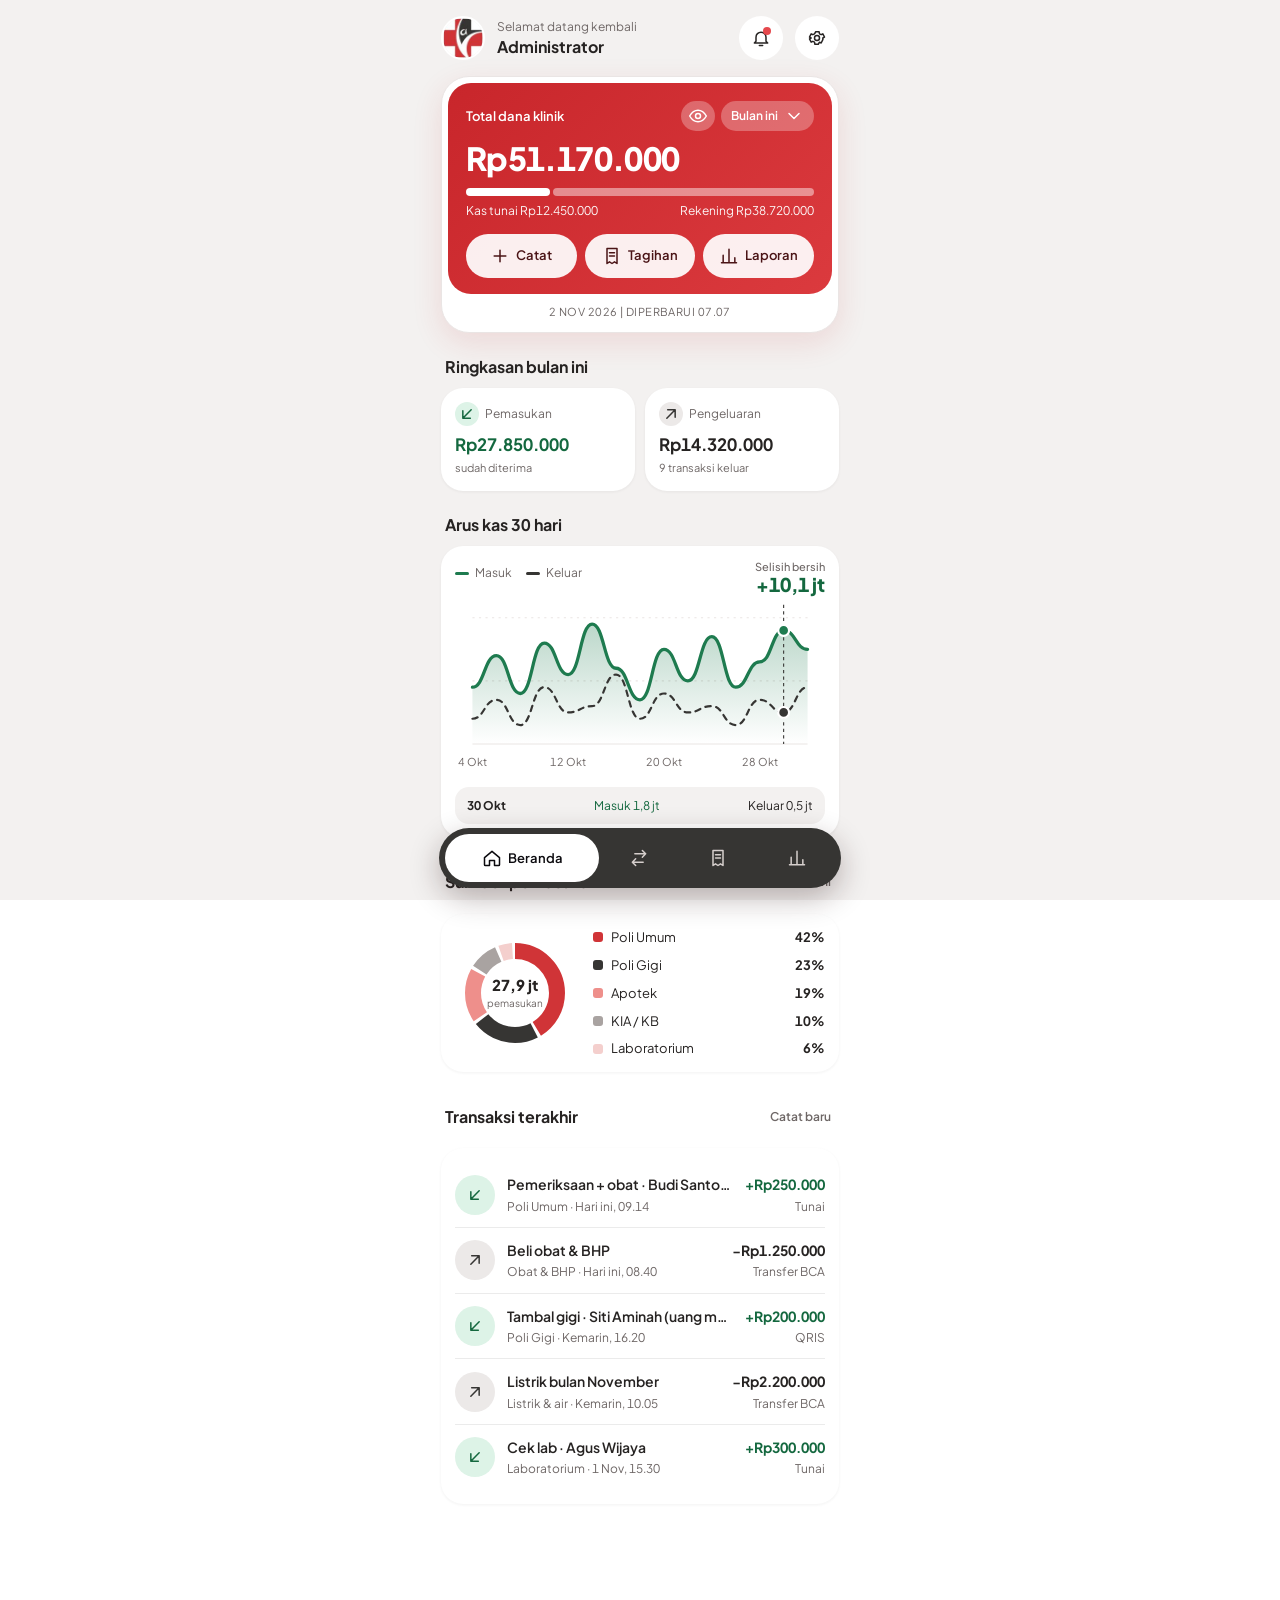
==== src/klinik_famitra_app/static/dashboard-mobile-reference.html @ 7792bfb6 "Match mobile dashboard to supplied mockup" ====
<!doctype html>
<html lang="id"><head><meta charset="utf-8">
<meta name="viewport" content="width=device-width, initial-scale=1, viewport-fit=cover">
<title>Fa-Mitra · Dashboard keuangan</title>
<link href="https://fonts.googleapis.com/css2?family=Plus+Jakarta+Sans:wght@400;500;600;700;800&display=swap" rel="stylesheet">
<style>
:root{--bg1:#F3F1F0;--bg2:#F3F1F0;--card:#fff;--solid:#fff;--ink:#262322;--mute:#6E6766;--line:rgba(38,35,34,.09);--acc:#D03437;--acc2:#F8DCDC;--pos:#14683F;--posbg:#DDF3E7;--neg:#363533;--negbg:#ECE9E8;--nav:#363533;--navfg:#fff;--hero1:#C8262B;--hero2:#DB3A3E;
box-sizing:border-box;padding-top:env(safe-area-inset-top,0px);padding-bottom:env(safe-area-inset-bottom,0px)}
html{color-scheme:light}
*{box-sizing:border-box;-webkit-tap-highlight-color:transparent}
html{scroll-padding-top:env(safe-area-inset-top,0px)}
body{margin:0;min-height:100vh;background:linear-gradient(170deg,var(--bg1) 0%,var(--bg2) 38%,var(--bg2) 100%) fixed;color:var(--ink);font:14px/1.45 "Plus Jakarta Sans",system-ui,sans-serif;font-variant-numeric:tabular-nums}
button{font:inherit;color:inherit;border:0;background:none;cursor:pointer}
button:focus-visible,input:focus-visible,select:focus-visible{outline:3px solid var(--acc);outline-offset:2px}
#app{max-width:430px;margin:0 auto;padding:16px 16px 120px}
.top{display:flex;align-items:center;gap:12px;margin-bottom:16px}
.top img{width:44px;height:44px;border-radius:50%;object-fit:cover;background:#fff;border:2px solid var(--solid)}
.top .who{flex:1;min-width:0}.who small{display:block;color:var(--mute);font-size:12px}.who b{font-size:16px;font-weight:700}
.ib{width:44px;height:44px;border-radius:50%;background:var(--card);display:grid;place-items:center;position:relative}
.ib i{position:absolute;top:11px;right:12px;width:8px;height:8px;border-radius:50%;background:#E5484D}
svg{display:block}.ic{width:20px;height:20px;fill:none;stroke:currentColor;stroke-width:1.8;stroke-linecap:round;stroke-linejoin:round}
.hero{border-radius:28px;padding:6px;background:#fff!important;border:1px solid #EAE5E4;box-shadow:0 10px 30px rgba(200,38,43,.12)}
.hero .in{border-radius:23px;padding:18px 18px 16px;color:#fff;background:linear-gradient(135deg,var(--hero1),var(--hero2))}
.row{display:flex;align-items:center;justify-content:space-between;gap:8px}
.chip{display:inline-flex;align-items:center;gap:6px;height:30px;padding:0 10px;border-radius:15px;background:rgba(255,255,255,.28);font-size:12px;font-weight:600}
.big{font-size:32px;font-weight:800;letter-spacing:-.02em;margin:10px 0 12px;line-height:1.1}
.split{display:flex;gap:3px;height:8px;margin-bottom:6px}.split span{border-radius:4px}
.legend{display:flex;justify-content:space-between;font-size:12px;margin-bottom:14px;opacity:.95}
.acts{display:flex;gap:8px}.acts button{flex:1;height:44px;border-radius:22px;background:rgba(255,255,255,.92);color:#4A1416;font-weight:600;font-size:13px;display:flex;align-items:center;justify-content:center;gap:6px}
.foot{padding:10px 8px 6px;text-align:center;font-size:11px;letter-spacing:.04em;color:#6E6766}
h2{font-size:16px;font-weight:700;margin:0}.sec{display:flex;justify-content:space-between;align-items:center;margin:22px 4px 10px}
.link{color:var(--mute);font-size:12px;font-weight:600;min-height:44px;padding:0 4px}
.scroll{display:flex;gap:10px;overflow-x:auto;margin:0 -16px;padding:0 16px 4px;scrollbar-width:none}.scroll::-webkit-scrollbar{display:none}
.card{background:var(--card);border-radius:22px;padding:14px;box-shadow:0 1px 3px rgba(38,35,34,.06)}
.mini{flex:0 0 150px}.mini .dot{width:30px;height:30px;border-radius:50%;display:grid;place-items:center;margin-bottom:10px}
.mini small{color:var(--mute);font-size:12px;display:block}.mini b{font-size:16px}
.two{display:grid;grid-template-columns:1fr 1fr;gap:10px}
.lg{display:flex;gap:14px;font-size:12px;color:var(--mute);margin-top:4px}.lg i{display:inline-block;width:14px;height:3px;border-radius:2px;margin-right:6px;vertical-align:middle}
.net{font-size:19px;font-weight:800;color:var(--pos);text-align:right;line-height:1.2}.net small{display:block;font-size:11px;font-weight:500;color:var(--mute)}
.rd{display:flex;justify-content:space-between;gap:8px;margin-top:8px;padding:10px 12px;border-radius:14px;background:#F3F1F0;font-size:12px}.rd b{font-weight:700}
.don{display:flex;align-items:center;gap:18px}.don svg{flex:none}.don ul{list-style:none;margin:0;padding:0;flex:1;min-width:0;display:flex;flex-direction:column;gap:9px;font-size:13px}.don li{display:flex;align-items:center;gap:8px}.don li i{width:10px;height:10px;border-radius:3px;flex:none}.don li b{margin-left:auto}
.stat small{display:flex;align-items:center;gap:6px;color:var(--mute);font-size:12px}.stat b{display:block;font-size:17px;margin-top:6px}.stat em{font-style:normal;font-size:11px;color:var(--mute)}
.tx{display:flex;align-items:center;gap:12px;padding:12px 0;border-top:1px solid var(--line)}.tx:first-child{border-top:0}
.tx .dot{flex:0 0 40px;width:40px;height:40px;border-radius:50%;display:grid;place-items:center}
.tx div{flex:1;min-width:0}.tx b{display:block;font-weight:600;font-size:14px;overflow:hidden;text-overflow:ellipsis;white-space:nowrap}.tx small{color:var(--mute);font-size:12px}
.tx .a{flex:none;text-align:right}.tx .a b{font-weight:700;overflow:visible}
.in-dot{background:var(--posbg);color:var(--pos)}.out-dot{background:var(--negbg);color:var(--neg)}
h1{font-size:22px;font-weight:800;margin:6px 4px 16px;letter-spacing:-.01em}
.field{background:var(--card);border-radius:22px;padding:14px 16px;position:relative}
.field label{font-size:12px;color:var(--mute);font-weight:600;display:block}
.field select{width:100%;margin-top:6px;border:0;background:transparent;font:700 18px "Plus Jakarta Sans",sans-serif;color:var(--ink);appearance:none;min-height:36px}
.field+.field{margin-top:10px}
.flip{position:absolute;left:50%;transform:translate(-50%,-50%);z-index:2;width:44px;height:44px;border-radius:50%;background:var(--nav);color:#fff;display:grid;place-items:center;border:4px solid var(--bg2)}
.flipwrap{position:relative;height:0}
.amt{display:flex;align-items:center;gap:8px;background:#F3F1F0;border-radius:18px;padding:0 16px;height:56px;margin-top:8px}
.amt span{color:var(--mute);font-weight:600}.amt input{flex:1;min-width:0;border:0;background:none;font:800 22px "Plus Jakarta Sans",sans-serif;color:var(--ink);text-align:right}
.seg{display:flex;padding:4px;gap:4px;background:var(--acc2);border-radius:18px;margin-bottom:12px}
.seg button{flex:1;height:40px;border-radius:14px;font-weight:600;font-size:13px;color:var(--mute)}.seg button[aria-pressed=true]{background:var(--solid);color:var(--ink);font-weight:700;box-shadow:0 1px 3px rgba(0,0,0,.12)}
.hint{display:flex;justify-content:space-between;color:var(--mute);font-size:12px;margin:12px 4px 18px}
.swipe{position:relative;height:56px;border-radius:28px;background:var(--acc);color:#fff;font-weight:700;display:grid;place-items:center;touch-action:none;user-select:none;overflow:hidden}
.knob{position:absolute;left:4px;top:4px;width:48px;height:48px;border-radius:50%;background:#fff;color:var(--acc);display:grid;place-items:center;touch-action:none}
.swipe.bad{animation:sh .3s}@keyframes sh{25%{transform:translateX(-6px)}75%{transform:translateX(6px)}}
.pts{border-radius:28px;padding:6px;background:var(--card)}.pts .in{border-radius:23px;padding:16px 18px;background:linear-gradient(135deg,var(--hero1),var(--hero2));color:#fff}
.pts .big{margin:6px 0 2px}.pts small{opacity:.9}
.claim{display:flex;flex-direction:column;gap:4px;padding:14px 0;border-top:1px solid var(--line)}.claim:first-of-type{border-top:0}
.claim .r{display:flex;align-items:center;justify-content:space-between;gap:12px}
.btn{height:44px;padding:0 16px;border-radius:22px;background:var(--acc);color:#fff;font-weight:600;font-size:13px;flex:none}
.empty{padding:18px 0;text-align:center;color:var(--mute)}
.bar{margin-bottom:14px}.bar .row{font-size:13px;margin-bottom:6px}.bar .t{height:8px;border-radius:4px;background:var(--acc2);overflow:hidden}.bar .t i{display:block;height:100%;border-radius:4px;background:var(--acc)}
.bar span.s{color:var(--mute);margin-left:8px}
nav{position:fixed;left:0;right:0;bottom:0;padding:0 14px calc(12px + env(safe-area-inset-bottom,0px));display:flex;justify-content:center;z-index:5}
nav .p{width:100%;max-width:402px;background:var(--nav);border-radius:32px;padding:6px;display:flex;gap:2px;box-shadow:0 10px 30px rgba(40,15,15,.3)}
nav button{flex:1;height:48px;border-radius:24px;color:#D6CFCD;display:flex;align-items:center;justify-content:center;gap:6px;font-weight:600;font-size:13px;min-width:48px}
nav button[aria-current=page]{flex:2.2;background:#fff;color:#0B0A0E}
nav button span{display:none}nav button[aria-current=page] span{display:inline}
.toast{position:fixed;left:50%;bottom:calc(92px + env(safe-area-inset-bottom,0px));transform:translateX(-50%);background:var(--ink);color:var(--bg2);padding:10px 16px;border-radius:20px;font-weight:600;font-size:13px;z-index:9;transition:opacity .3s}
@media (prefers-reduced-motion:reduce){.swipe.bad{animation:none}.toast{transition:none}}
</style></head><body>
<div id="app"></div>
<script>
const LOGO="[data-uri]";
const P={home:'M3 11.5 12 4l9 7.5V20a1 1 0 0 1-1 1h-5v-6H9v6H4a1 1 0 0 1-1-1z',swap:'M7 7h13M16 3l4 4-4 4M17 17H4M8 13l-4 4 4 4',bill:'M6 3h12v18l-3-2-3 2-3-2-3 2zM9 8h6M9 12h6',chart:'M5 20V11M12 20V4M19 20v-6M3 20h18',bell:'M6 16V11a6 6 0 0 1 12 0v5l2 2H4zM10 21h4',cog:'M12 15a3 3 0 1 0 0-6 3 3 0 0 0 0 6zM19 12l2-1-2-4-2 1-2-1-.5-2.5h-4L9 7 7 8 5 7 3 11l2 1v0l-2 1 2 4 2-1 2 1 .5 2.5h4L15 17l2 1 2-4z',eye:'M2 12s4-7 10-7 10 7 10 7-4 7-10 7S2 12 2 12zM12 15a3 3 0 1 0 0-6 3 3 0 0 0 0 6z',eyeoff:'M3 3l18 18M10 6a9 9 0 0 1 12 6 12 12 0 0 1-3 3.5M6.5 7A12 12 0 0 0 2 12s4 7 10 7a9 9 0 0 0 4-1',plus:'M12 5v14M5 12h14',down:'M17 7 7 17M7 8v9h9',up:'M7 17 17 7M8 7h9v9',cash:'M3 7h18v10H3zM12 14a2 2 0 1 0 0-4 2 2 0 0 0 0 4z',bank:'M3 10l9-6 9 6M5 10v8M10 10v8M14 10v8M19 10v8M3 20h18',chev:'M6 9l6 6 6-6',right:'M9 6l6 6-6 6',ud:'M8 4v16M8 4 4 8M16 20V4M16 20l4-4'};
const ic=(k,c='')=>`<svg class="ic ${c}" viewBox="0 0 24 24" aria-hidden="true"><path d="${P[k]}"/></svg>`;
const rp=n=>'Rp'+Math.round(n).toLocaleString('id-ID');
const S={tab:'home',hide:false,cash:12450000,bank:38720000,inc:27850000,exp:14320000,piutang:21050000,mode:'in',per:'Bulan ini',pick:null,
tx:[[1,'Pemeriksaan + obat · Budi Santoso','Poli Umum · Hari ini, 09.14','Tunai',250000],[0,'Beli obat & BHP','Obat & BHP · Hari ini, 08.40','Transfer BCA',1250000],[1,'Tambal gigi · Siti Aminah (uang muka)','Poli Gigi · Kemarin, 16.20','QRIS',200000],[0,'Listrik bulan November','Listrik & air · Kemarin, 10.05','Transfer BCA',2200000],[1,'Cek lab · Agus Wijaya','Laboratorium · 1 Nov, 15.30','Tunai',300000]],
claims:[{id:1,t:'Klaim BPJS September',m:'Poli Umum · diajukan 15 Okt, sudah 18 hari',a:8900000,b:'Tandai cair',to:'bank'},{id:2,t:'Tagihan Siti Aminah',m:'Poli Gigi · terbayar Rp200.000 dari Rp450.000',a:250000,b:'Catat bayar',to:'cash'},{id:3,t:'2 tagihan pasien lain',m:'Belum lunas',a:1900000,b:'Catat bayar',to:'cash'}]};
const INC=[['Poli Umum',11800000],['Poli Gigi',6400000],['Apotek',5200000],['KIA / KB',2900000],['Laboratorium',1550000]],EXP=[['Gaji nakes',8000000],['Obat & BHP',4120000],['Listrik & air',2200000]];
const CIN=[.9,1.4,.8,1.6,1.1,1.9,1.2,.7,1.5,1,1.7,.9,1.3,1.8,1.5],COUT=[.4,.7,.3,.9,.5,.6,1.1,.4,.8,.5,.6,.3,.7,.5,.9];
const $=s=>document.querySelector(s),mask=s=>S.hide?'Rp••••••':s;
function toast(m){const t=document.createElement('div');t.className='toast';t.setAttribute('role','status');t.textContent=m;document.body.append(t);setTimeout(()=>t.style.opacity=0,1800);setTimeout(()=>t.remove(),2200)}
function txRow(t){const i=t[0];return`<div class="tx"><span class="dot ${i?'in-dot':'out-dot'}">${ic(i?'down':'up')}</span><div><b>${t[1]}</b><small>${t[2]}</small></div><div class="a"><b style="color:${i?'var(--pos)':'var(--ink)'}">${i?'+':'−'}${rp(t[4])}</b><small>${t[3]}</small></div></div>`}
function bars(a,tot){return a.map(([n,v])=>`<div class="bar"><div class="row"><span>${n}</span><span><b>${rp(v)}</b><span class="s">${Math.round(v/tot*100)}%</span></span></div><div class="t"><i style="width:${v/a[0][1]*100}%"></i></div></div>`).join('')}
const dl=k=>4+k*2>31?(4+k*2-31)+' Nov':(4+k*2)+' Okt',fx=i=>16+i*308/14,fy=v=>136-v/2*116,jt=v=>v.toFixed(1).replace('.',',')+' jt';
function flowChart(){const sm=a=>a.map((v,i)=>i?`C${(fx(i-1)+fx(i))/2},${fy(a[i-1])} ${(fx(i-1)+fx(i))/2},${fy(v)} ${fx(i)},${fy(v)}`:`M${fx(0)},${fy(v)}`).join(''),pi=sm(CIN);
return`<svg id="fl" viewBox="0 0 340 168" style="width:100%;touch-action:pan-y;cursor:crosshair" role="img" aria-label="Grafik arus kas 30 hari: uang masuk lebih tinggi dari uang keluar hampir sepanjang periode"><defs><linearGradient id="gi" x1="0" y1="0" x2="0" y2="1"><stop offset="0" stop-color="#1E7B4F" stop-opacity=".30"/><stop offset="1" stop-color="#1E7B4F" stop-opacity="0"/></linearGradient></defs>${[0,1,2].map(v=>`<line x1="16" x2="324" y1="${fy(v)}" y2="${fy(v)}" stroke="#EAE5E4" ${v?'stroke-dasharray="2 4"':''}/>`).join('')}<path d="${pi}L${fx(14)},136L${fx(0)},136Z" fill="url(#gi)"/><path d="${sm(COUT)}" fill="none" stroke="#363533" stroke-width="2" stroke-dasharray="5 5" stroke-linecap="round"/><path d="${pi}" fill="none" stroke="#1E7B4F" stroke-width="3" stroke-linecap="round"/><line id="flv" y1="8" y2="136" stroke="#363533" stroke-dasharray="3 3"/><circle id="fc1" r="5" fill="#1E7B4F" stroke="#fff" stroke-width="2"/><circle id="fc2" r="5" fill="#363533" stroke="#fff" stroke-width="2"/>${[0,4,8,12].map(i=>`<text x="${fx(i)}" y="156" font-size="10" fill="#6E6766" text-anchor="middle">${dl(i)}</text>`).join('')}</svg>`}
function setFlow(k){const a=$('#flv');if(!a)return;a.setAttribute('x1',fx(k));a.setAttribute('x2',fx(k));const c=$('#fc1'),d=$('#fc2');c.setAttribute('cx',fx(k));c.setAttribute('cy',fy(CIN[k]));d.setAttribute('cx',fx(k));d.setAttribute('cy',fy(COUT[k]));$('#flr').innerHTML=`<b>${dl(k)}</b><span style="color:var(--pos)">Masuk ${jt(CIN[k])}</span><span>Keluar ${jt(COUT[k])}</span>`}
function donut(){const tot=INC.reduce((a,b)=>a+b[1],0),C=['#D03437','#363533','#EE8F8B','#A9A3A1','#F4CFCD'],L=2*Math.PI*42;let o=0;const sg=INC.map(([n,v],i)=>{const l=v/tot*L,s=Math.max(l-3,0);const e=`<circle cx="60" cy="60" r="42" fill="none" stroke="${C[i]}" stroke-width="16" stroke-dasharray="${s} ${L-s}" stroke-dashoffset="${-o}" transform="rotate(-90 60 60)"/>`;o+=l;return e}).join('');
return`<div class="don"><svg width="120" height="120" viewBox="0 0 120 120" role="img" aria-label="Komposisi pemasukan per unit layanan">${sg}<text x="60" y="58" text-anchor="middle" font-size="15" font-weight="800" fill="#262322">${S.hide?'••••':jt(tot/1e6)}</text><text x="60" y="74" text-anchor="middle" font-size="10" fill="#6E6766">pemasukan</text></svg><ul>${INC.map(([n,v],i)=>`<li><i style="background:${C[i]}"></i>${n}<b>${Math.round(v/tot*100)}%</b></li>`).join('')}</ul></div>`}
function home(){const tot=S.cash+S.bank,cp=S.cash/tot*100;return`
<div class="top"><img src="${LOGO}" alt="Logo Klinik Fa-Mitra"><div class="who"><small>Selamat datang kembali</small><b>Administrator</b></div><button class="ib" aria-label="Notifikasi">${ic('bell')}<i></i></button><button class="ib" aria-label="Pengaturan">${ic('cog')}</button></div>
<div class="hero"><div class="in"><div class="row"><span style="font-size:13px;font-weight:600">Total dana klinik</span><span class="row" style="gap:6px"><button class="chip" id="eye" aria-label="${S.hide?'Tampilkan':'Sembunyikan'} saldo" style="width:34px;padding:0;justify-content:center">${ic(S.hide?'eyeoff':'eye')}</button><button class="chip" id="per">${S.per} ${ic('chev')}</button></span></div>
<div class="big">${mask(rp(tot))}</div>
<div class="split" role="img" aria-label="Kas tunai ${Math.round(cp)} persen, rekening ${100-Math.round(cp)} persen"><span style="flex:${cp};background:#fff"></span><span style="flex:${100-cp};background:rgba(255,255,255,.45)"></span></div>
<div class="legend"><span>Kas tunai ${mask(rp(S.cash))}</span><span>Rekening ${mask(rp(S.bank))}</span></div>
<div class="acts"><button data-go="add">${ic('plus')}Catat</button><button data-go="bill">${ic('bill')}Tagihan</button><button data-go="rep">${ic('chart')}Laporan</button></div></div>
<div class="foot">2 NOV 2026 | DIPERBARUI 07.07</div></div>
<div class="sec"><h2>Ringkasan ${S.per.toLowerCase()}</h2></div>
<div class="two"><div class="card stat"><small><span class="dot in-dot" style="width:24px;height:24px;border-radius:50%;display:grid;place-items:center">${ic('down')}</span>Pemasukan</small><b style="color:var(--pos)">${mask(rp(S.inc))}</b><em>sudah diterima</em></div>
<div class="card stat"><small><span class="dot out-dot" style="width:24px;height:24px;border-radius:50%;display:grid;place-items:center">${ic('up')}</span>Pengeluaran</small><b>${mask(rp(S.exp))}</b><em>9 transaksi keluar</em></div></div>
<div class="sec"><h2>Arus kas 30 hari</h2></div>
<div class="card"><div class="row" style="align-items:flex-start"><div><div class="lg"><span><i style="background:#1E7B4F"></i>Masuk</span><span><i style="background:#363533"></i>Keluar</span></div></div><div class="net"><small>Selisih bersih</small>${S.hide?'Rp••••':'+'+jt(CIN.reduce((a,b)=>a+b,0)-COUT.reduce((a,b)=>a+b,0))}</div></div>${flowChart()}<div class="rd" id="flr" aria-live="polite"></div></div>
<div class="sec"><h2>Sumber pemasukan</h2><span class="link" style="display:grid;place-items:center">Bulan ini</span></div>
<div class="card">${donut()}</div>
<div class="sec"><h2>Transaksi terakhir</h2><button class="link" data-go="add">Catat baru</button></div>
<div class="card">${S.tx.slice(0,5).map(txRow).join('')}</div>`}
function add(){const o=S.mode==='in'?INC:EXP;return`<h1>Catat transaksi</h1>
<div class="seg" role="group" aria-label="Jenis"><button data-m="in" aria-pressed="${S.mode==='in'}">Uang masuk</button><button data-m="out" aria-pressed="${S.mode==='out'}">Uang keluar</button></div>
<div class="field"><label for="u">${S.mode==='in'?'Dari unit layanan':'Untuk kategori'}</label><select id="u">${o.map(x=>`<option>${x[0]}</option>`).join('')}</select></div>
<div class="flipwrap"><div class="flip" aria-hidden="true">${ic('ud')}</div></div>
<div class="field"><label for="mt">${S.mode==='in'?'Diterima lewat':'Dibayar lewat'}</label><select id="mt"><option>Tunai</option><option>QRIS</option><option>Transfer BCA</option></select></div>
<div class="field" style="margin-top:10px"><label for="am">Jumlah</label><div class="amt"><span>Rp</span><input id="am" inputmode="numeric" placeholder="0" autocomplete="off"></div></div>
<div class="hint"><span>Saldo kas tunai</span><b>${rp(S.cash)}</b></div>
<div class="swipe" id="sw"><span id="swt">Geser untuk simpan</span><button class="knob" id="kn" aria-label="Simpan transaksi">${ic('right')}</button></div>`}
function bill(){const c=S.claims;return`<h1>Tagihan &amp; klaim</h1>
<div class="pts"><div class="in"><small>Piutang belum cair</small><div class="big">${mask(rp(S.piutang))}</div><small>${c.length} item perlu ditindaklanjuti</small></div><div class="foot" style="padding:10px">Margin 71% termasuk piutang</div></div>
<div class="sec"><h2>Perlu ditindaklanjuti</h2></div>
<div class="card">${c.length?c.map(x=>`<div class="claim"><b>${x.t}</b><small style="color:var(--mute);font-size:12px">${x.m}</small><div class="r"><b style="font-size:16px">${rp(x.a)}</b><button class="btn" data-c="${x.id}">${x.b}</button></div></div>`).join(''):'<div class="empty">Semua tagihan sudah beres</div>'}</div>`}
function rep(){const W=340,H=150,mx=2,x=i=>20+i*(W-30)/14,y=v=>H-10-v/mx*(H-30),pl=a=>a.map((v,i)=>x(i)+','+y(v)).join(' '),k=S.pick??13;return`<h1>Laporan</h1>
<div class="card"><div class="row" style="margin-bottom:6px"><div><h2>Arus kas 30 hari</h2><small style="color:var(--mute)">Ketuk grafik untuk melihat per dua hari</small></div></div>
<svg id="ch" viewBox="0 0 ${W} ${H+20}" style="width:100%;touch-action:none" role="img" aria-label="Grafik arus kas: pemasukan lebih tinggi dari pengeluaran hampir sepanjang periode">
${[0,.5,1,1.5,2].map(v=>`<line x1="20" x2="${W-10}" y1="${y(v)}" y2="${y(v)}" stroke="var(--line)"/>`).join('')}
<polyline fill="none" stroke="var(--mute)" stroke-width="2" stroke-dasharray="5 5" stroke-linecap="round" stroke-linejoin="round" points="${pl(COUT)}"/>
<polyline fill="none" stroke="var(--acc)" stroke-width="3" stroke-linecap="round" stroke-linejoin="round" points="${pl(CIN)}"/>
<line x1="${x(k)}" x2="${x(k)}" y1="6" y2="${H-10}" stroke="var(--ink)" stroke-dasharray="3 3"/><circle cx="${x(k)}" cy="${y(CIN[k])}" r="5" fill="var(--acc)" stroke="var(--solid)" stroke-width="2"/><circle cx="${x(k)}" cy="${y(COUT[k])}" r="5" fill="var(--mute)" stroke="var(--solid)" stroke-width="2"/>
${[[0,'4 Okt'],[4,'12 Okt'],[8,'20 Okt'],[12,'28 Okt']].map(([i,l])=>`<text x="${x(i)}" y="${H+8}" font-size="10" fill="var(--mute)" text-anchor="middle">${l}</text>`).join('')}</svg>
<div class="row" style="font-size:13px;margin-top:6px"><b>${4+k*2>31?(4+k*2-31)+' Nov':(4+k*2)+' Okt'}</b><span style="color:var(--pos)">Masuk ${CIN[k].toFixed(1).replace('.',',')} jt</span><span>Keluar ${COUT[k].toFixed(1).replace('.',',')} jt</span></div></div>
<div class="sec"><h2>Pemasukan per unit</h2></div><div class="card" style="padding-bottom:2px">${bars(INC,27850000)}</div>
<div class="sec"><h2>Pengeluaran per kategori</h2></div><div class="card" style="padding-bottom:2px">${bars(EXP,14320000)}</div>`}
function navb(){const T=[['home','Beranda','home'],['add','Catat','swap'],['bill','Tagihan','bill'],['rep','Laporan','chart']];return`<nav aria-label="Menu utama"><div class="p">${T.map(([k,l,i])=>`<button data-go="${k}" aria-label="${l}" ${S.tab===k?'aria-current="page"':''}>${ic(i)}<span>${l}</span></button>`).join('')}</div></nav>`}
function render(){$('#app').innerHTML=({home,add,bill,rep})[S.tab]()+navb();bind()}
function go(t){S.tab=t;S.pick=null;render();scrollTo(0,0)}
function save(){const am=parseInt(($('#am').value||'').replace(/\D/g,''))||0;if(!am)return false;const i=S.mode==='in',m=$('#mt').value,u=$('#u').value;
if(m==='Tunai')S.cash+=i?am:-am;else S.bank+=i?am:-am;i?S.inc+=am:S.exp+=am;S.tx.unshift([i?1:0,(i?'Pemasukan · ':'Pengeluaran · ')+u,u+' · Baru saja',m,am]);toast('Transaksi tersimpan');go('home');return true}
function bind(){document.querySelectorAll('[data-go]').forEach(b=>b.onclick=()=>go(b.dataset.go));
const e=$('#eye');if(e)e.onclick=()=>{S.hide=!S.hide;render()};
const fl=$('#fl');if(fl){setFlow(13);const mv=ev=>{const r=fl.getBoundingClientRect();setFlow(Math.max(0,Math.min(14,Math.round(((ev.clientX-r.left)/r.width*340-16)/(308/14)))))};fl.onpointerdown=mv;fl.onpointermove=mv}
const p=$('#per');if(p)p.onclick=()=>{const L=['Bulan ini','Hari ini'];S.per=L[(L.indexOf(S.per)+1)%2];if(S.per==='Hari ini'){S.inc=550000;S.exp=1250000}else{S.inc=27850000;S.exp=14320000}render()};
document.querySelectorAll('[data-m]').forEach(b=>b.onclick=()=>{S.mode=b.dataset.m;render()});
document.querySelectorAll('[data-c]').forEach(b=>b.onclick=()=>{const x=S.claims.find(c=>c.id==b.dataset.c);S.claims=S.claims.filter(c=>c!==x);S.piutang-=x.a;S[x.to]+=x.a;S.inc+=x.a;toast('Dicatat: '+rp(x.a));render()});
const am=$('#am');if(am)am.oninput=()=>{const n=am.value.replace(/\D/g,'');am.value=n?(+n).toLocaleString('id-ID'):''};
const kn=$('#kn');if(kn){const sw=$('#sw');let sx=null,max;const fail=()=>{sw.classList.remove('bad');void sw.offsetWidth;sw.classList.add('bad');am.focus()};
const done=()=>{if(!save()){fail();kn.style.transform='';$('#swt').style.opacity=1}};
kn.onpointerdown=e=>{sx=e.clientX;max=sw.clientWidth-56;kn.setPointerCapture(e.pointerId)};
kn.onpointermove=e=>{if(sx===null)return;const d=Math.max(0,Math.min(max,e.clientX-sx));kn.style.transform=`translateX(${d}px)`;$('#swt').style.opacity=1-d/max};
kn.onpointerup=e=>{if(sx===null)return;const d=e.clientX-sx;sx=null;if(d>max*.8)done();else{kn.style.transform='';$('#swt').style.opacity=1}};
kn.onkeydown=e=>{if(e.key==='Enter'||e.key===' '){e.preventDefault();done()}}}
const ch=$('#ch');if(ch)ch.onpointerdown=ch.onpointermove=e=>{if(e.type==='pointermove'&&!e.buttons)return;const r=ch.getBoundingClientRect(),vx=(e.clientX-r.left)/r.width*340;S.pick=Math.max(0,Math.min(14,Math.round((vx-20)/(310/14))));const y=scrollY;render();scrollTo(0,y)}}
render();
</script></body></html>
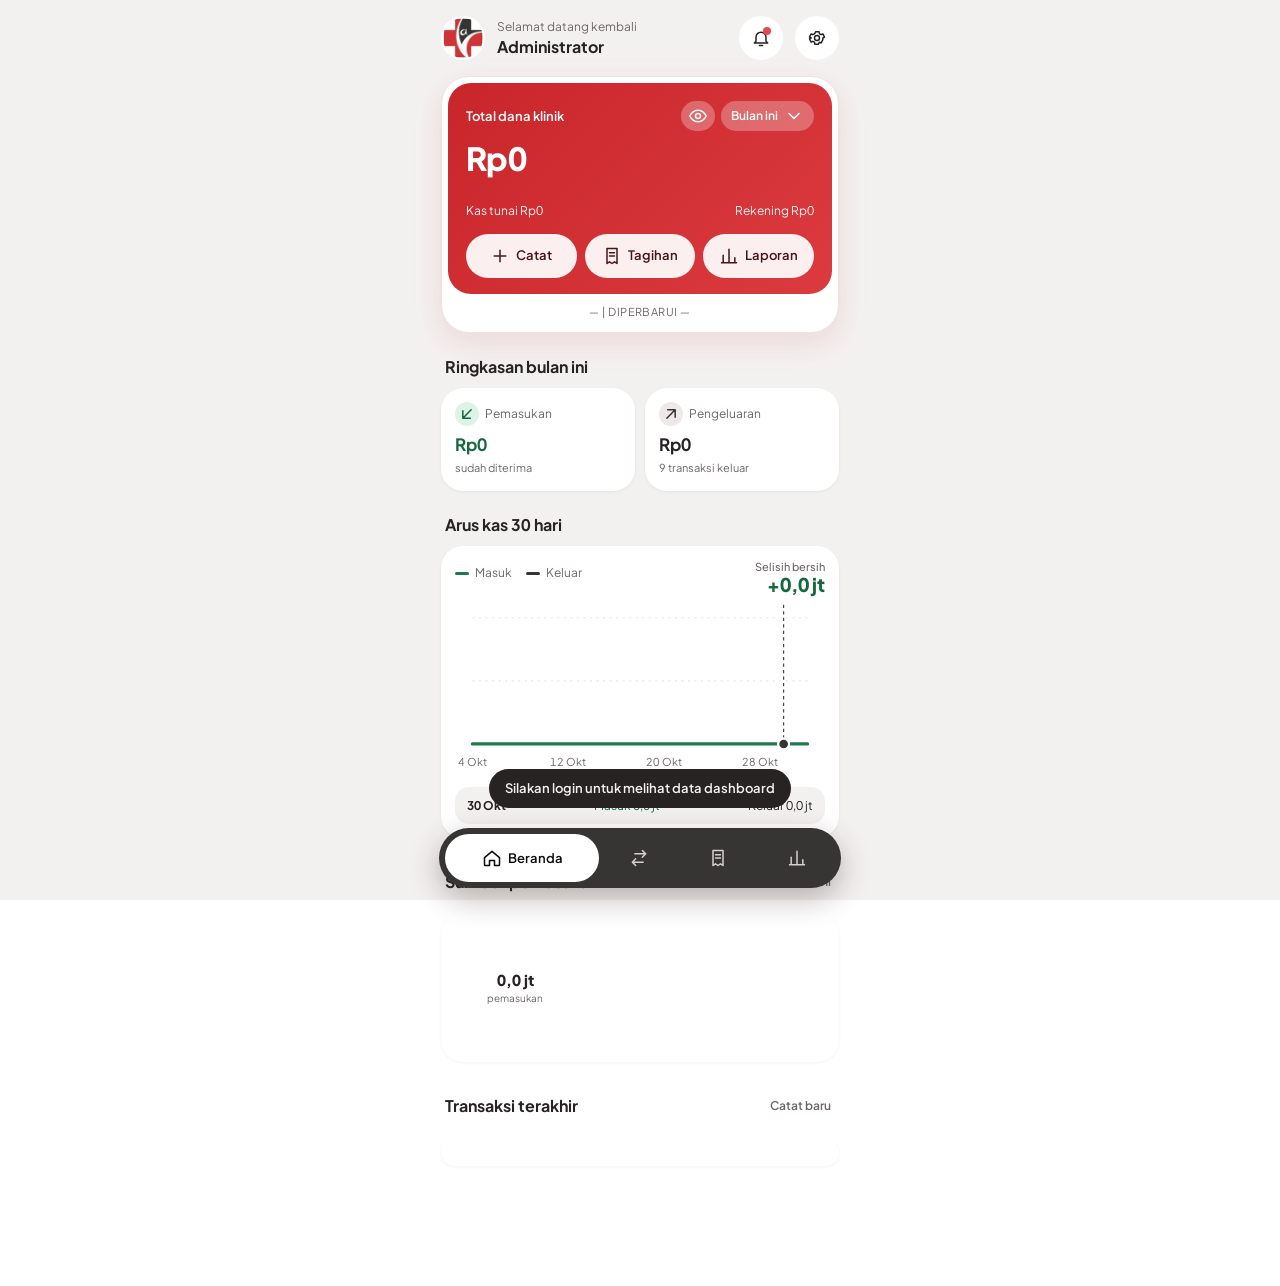
==== commit 6c4b9515: "Use live database data in mobile dashboard mockup" ====
--- a/src/klinik_famitra_app/static/dashboard-mobile-reference.html
+++ b/src/klinik_famitra_app/static/dashboard-mobile-reference.html
@@ -82,15 +82,14 @@
 const P={home:'M3 11.5 12 4l9 7.5V20a1 1 0 0 1-1 1h-5v-6H9v6H4a1 1 0 0 1-1-1z',swap:'M7 7h13M16 3l4 4-4 4M17 17H4M8 13l-4 4 4 4',bill:'M6 3h12v18l-3-2-3 2-3-2-3 2zM9 8h6M9 12h6',chart:'M5 20V11M12 20V4M19 20v-6M3 20h18',bell:'M6 16V11a6 6 0 0 1 12 0v5l2 2H4zM10 21h4',cog:'M12 15a3 3 0 1 0 0-6 3 3 0 0 0 0 6zM19 12l2-1-2-4-2 1-2-1-.5-2.5h-4L9 7 7 8 5 7 3 11l2 1v0l-2 1 2 4 2-1 2 1 .5 2.5h4L15 17l2 1 2-4z',eye:'M2 12s4-7 10-7 10 7 10 7-4 7-10 7S2 12 2 12zM12 15a3 3 0 1 0 0-6 3 3 0 0 0 0 6z',eyeoff:'M3 3l18 18M10 6a9 9 0 0 1 12 6 12 12 0 0 1-3 3.5M6.5 7A12 12 0 0 0 2 12s4 7 10 7a9 9 0 0 0 4-1',plus:'M12 5v14M5 12h14',down:'M17 7 7 17M7 8v9h9',up:'M7 17 17 7M8 7h9v9',cash:'M3 7h18v10H3zM12 14a2 2 0 1 0 0-4 2 2 0 0 0 0 4z',bank:'M3 10l9-6 9 6M5 10v8M10 10v8M14 10v8M19 10v8M3 20h18',chev:'M6 9l6 6 6-6',right:'M9 6l6 6-6 6',ud:'M8 4v16M8 4 4 8M16 20V4M16 20l4-4'};
 const ic=(k,c='')=>`<svg class="ic ${c}" viewBox="0 0 24 24" aria-hidden="true"><path d="${P[k]}"/></svg>`;
 const rp=n=>'Rp'+Math.round(n).toLocaleString('id-ID');
-const S={tab:'home',hide:false,cash:12450000,bank:38720000,inc:27850000,exp:14320000,piutang:21050000,mode:'in',per:'Bulan ini',pick:null,
-tx:[[1,'Pemeriksaan + obat · Budi Santoso','Poli Umum · Hari ini, 09.14','Tunai',250000],[0,'Beli obat & BHP','Obat & BHP · Hari ini, 08.40','Transfer BCA',1250000],[1,'Tambal gigi · Siti Aminah (uang muka)','Poli Gigi · Kemarin, 16.20','QRIS',200000],[0,'Listrik bulan November','Listrik & air · Kemarin, 10.05','Transfer BCA',2200000],[1,'Cek lab · Agus Wijaya','Laboratorium · 1 Nov, 15.30','Tunai',300000]],
-claims:[{id:1,t:'Klaim BPJS September',m:'Poli Umum · diajukan 15 Okt, sudah 18 hari',a:8900000,b:'Tandai cair',to:'bank'},{id:2,t:'Tagihan Siti Aminah',m:'Poli Gigi · terbayar Rp200.000 dari Rp450.000',a:250000,b:'Catat bayar',to:'cash'},{id:3,t:'2 tagihan pasien lain',m:'Belum lunas',a:1900000,b:'Catat bayar',to:'cash'}]};
-const INC=[['Poli Umum',11800000],['Poli Gigi',6400000],['Apotek',5200000],['KIA / KB',2900000],['Laboratorium',1550000]],EXP=[['Gaji nakes',8000000],['Obat & BHP',4120000],['Listrik & air',2200000]];
-const CIN=[.9,1.4,.8,1.6,1.1,1.9,1.2,.7,1.5,1,1.7,.9,1.3,1.8,1.5],COUT=[.4,.7,.3,.9,.5,.6,1.1,.4,.8,.5,.6,.3,.7,.5,.9];
+let S={tab:'home',hide:false,cash:0,bank:0,inc:0,exp:0,piutang:0,mode:'in',per:'Bulan ini',pick:null,date:'',updated:'',
+tx:[],claims:[]};
+let INC=[],EXP=[];
+let CIN=Array(15).fill(0),COUT=Array(15).fill(0);
 const $=s=>document.querySelector(s),mask=s=>S.hide?'Rp••••••':s;
 function toast(m){const t=document.createElement('div');t.className='toast';t.setAttribute('role','status');t.textContent=m;document.body.append(t);setTimeout(()=>t.style.opacity=0,1800);setTimeout(()=>t.remove(),2200)}
 function txRow(t){const i=t[0];return`<div class="tx"><span class="dot ${i?'in-dot':'out-dot'}">${ic(i?'down':'up')}</span><div><b>${t[1]}</b><small>${t[2]}</small></div><div class="a"><b style="color:${i?'var(--pos)':'var(--ink)'}">${i?'+':'−'}${rp(t[4])}</b><small>${t[3]}</small></div></div>`}
-function bars(a,tot){return a.map(([n,v])=>`<div class="bar"><div class="row"><span>${n}</span><span><b>${rp(v)}</b><span class="s">${Math.round(v/tot*100)}%</span></span></div><div class="t"><i style="width:${v/a[0][1]*100}%"></i></div></div>`).join('')}
+function bars(a,tot){if(!a.length)return '<div class="empty">Belum ada data</div>';tot=tot||1;return a.map(([n,v])=>`<div class="bar"><div class="row"><span>${n}</span><span><b>${rp(v)}</b><span class="s">${Math.round(v/tot*100)}%</span></span></div><div class="t"><i style="width:${v/(Math.max(...a.map(x=>x[1]),1))*100}%"></i></div></div>`).join('')}
 const dl=k=>4+k*2>31?(4+k*2-31)+' Nov':(4+k*2)+' Okt',fx=i=>16+i*308/14,fy=v=>136-v/2*116,jt=v=>v.toFixed(1).replace('.',',')+' jt';
 function flowChart(){const sm=a=>a.map((v,i)=>i?`C${(fx(i-1)+fx(i))/2},${fy(a[i-1])} ${(fx(i-1)+fx(i))/2},${fy(v)} ${fx(i)},${fy(v)}`:`M${fx(0)},${fy(v)}`).join(''),pi=sm(CIN);
 return`<svg id="fl" viewBox="0 0 340 168" style="width:100%;touch-action:pan-y;cursor:crosshair" role="img" aria-label="Grafik arus kas 30 hari: uang masuk lebih tinggi dari uang keluar hampir sepanjang periode"><defs><linearGradient id="gi" x1="0" y1="0" x2="0" y2="1"><stop offset="0" stop-color="#1E7B4F" stop-opacity=".30"/><stop offset="1" stop-color="#1E7B4F" stop-opacity="0"/></linearGradient></defs>${[0,1,2].map(v=>`<line x1="16" x2="324" y1="${fy(v)}" y2="${fy(v)}" stroke="#EAE5E4" ${v?'stroke-dasharray="2 4"':''}/>`).join('')}<path d="${pi}L${fx(14)},136L${fx(0)},136Z" fill="url(#gi)"/><path d="${sm(COUT)}" fill="none" stroke="#363533" stroke-width="2" stroke-dasharray="5 5" stroke-linecap="round"/><path d="${pi}" fill="none" stroke="#1E7B4F" stroke-width="3" stroke-linecap="round"/><line id="flv" y1="8" y2="136" stroke="#363533" stroke-dasharray="3 3"/><circle id="fc1" r="5" fill="#1E7B4F" stroke="#fff" stroke-width="2"/><circle id="fc2" r="5" fill="#363533" stroke="#fff" stroke-width="2"/>${[0,4,8,12].map(i=>`<text x="${fx(i)}" y="156" font-size="10" fill="#6E6766" text-anchor="middle">${dl(i)}</text>`).join('')}</svg>`}
@@ -104,7 +103,7 @@
 <div class="split" role="img" aria-label="Kas tunai ${Math.round(cp)} persen, rekening ${100-Math.round(cp)} persen"><span style="flex:${cp};background:#fff"></span><span style="flex:${100-cp};background:rgba(255,255,255,.45)"></span></div>
 <div class="legend"><span>Kas tunai ${mask(rp(S.cash))}</span><span>Rekening ${mask(rp(S.bank))}</span></div>
 <div class="acts"><button data-go="add">${ic('plus')}Catat</button><button data-go="bill">${ic('bill')}Tagihan</button><button data-go="rep">${ic('chart')}Laporan</button></div></div>
-<div class="foot">2 NOV 2026 | DIPERBARUI 07.07</div></div>
+<div class="foot">${S.date || '—'} | DIPERBARUI ${S.updated || '—'}</div></div>
 <div class="sec"><h2>Ringkasan ${S.per.toLowerCase()}</h2></div>
 <div class="two"><div class="card stat"><small><span class="dot in-dot" style="width:24px;height:24px;border-radius:50%;display:grid;place-items:center">${ic('down')}</span>Pemasukan</small><b style="color:var(--pos)">${mask(rp(S.inc))}</b><em>sudah diterima</em></div>
 <div class="card stat"><small><span class="dot out-dot" style="width:24px;height:24px;border-radius:50%;display:grid;place-items:center">${ic('up')}</span>Pengeluaran</small><b>${mask(rp(S.exp))}</b><em>9 transaksi keluar</em></div></div>
@@ -156,5 +155,21 @@
 kn.onpointerup=e=>{if(sx===null)return;const d=e.clientX-sx;sx=null;if(d>max*.8)done();else{kn.style.transform='';$('#swt').style.opacity=1}};
 kn.onkeydown=e=>{if(e.key==='Enter'||e.key===' '){e.preventDefault();done()}}}
 const ch=$('#ch');if(ch)ch.onpointerdown=ch.onpointermove=e=>{if(e.type==='pointermove'&&!e.buttons)return;const r=ch.getBoundingClientRect(),vx=(e.clientX-r.left)/r.width*340;S.pick=Math.max(0,Math.min(14,Math.round((vx-20)/(310/14))));const y=scrollY;render();scrollTo(0,y)}}
-render();
+async function syncLive(){
+  const token=localStorage.getItem('kfm_token')||'';
+  const headers=token?{Authorization:'Bearer '+token}:{};
+  const now=new Date(), iso=d=>d.toISOString().slice(0,10), today=iso(now), first=iso(new Date(now.getFullYear(),now.getMonth(),1));
+  const get=async path=>{const r=await fetch(path,{headers});if(!r.ok)throw new Error('HTTP '+r.status);return r.json()};
+  try{
+    const [d,trend,tx,claims,bills]=await Promise.all([get('/api/laporan?dari='+first+'&sampai='+today),get('/api/tren?sampai='+today),get('/api/transaksi?dari='+first+'&sampai='+today),get('/api/klaim?status=diajukan'),get('/api/tagihan?hanya_sisa=true')]);
+    S.cash=Number(d.kas_tunai)||0; S.bank=Number(d.saldo_bank)||0; S.inc=Number(d.masuk)||0; S.exp=Number(d.keluar)||0; S.piutang=(Number(d.piutang_bpjs)||0)+(Number(d.piutang_pasien)||0);
+    S.date=now.toLocaleDateString('id-ID',{day:'numeric',month:'short',year:'numeric'}).toUpperCase(); S.updated=now.toLocaleTimeString('id-ID',{hour:'2-digit',minute:'2-digit'});
+    INC=(d.per_unit||[]).filter(x=>Number(x.total)>0).map(x=>[x.nama,Number(x.total)]); EXP=(d.per_kategori||[]).filter(x=>Number(x.total)>0).map(x=>[x.nama,Number(x.total)]);
+    CIN=(trend||[]).slice(-15).map(x=>(Number(x.masuk)||0)/1e6); COUT=(trend||[]).slice(-15).map(x=>(Number(x.keluar)||0)/1e6); while(CIN.length<15)CIN.unshift(0); while(COUT.length<15)COUT.unshift(0);
+    S.tx=(tx||[]).slice(0,5).map(t=>[t.jenis==='masuk'?1:0,(t.unit||t.kategori||t.keterangan||(t.jenis==='masuk'?'Pemasukan':'Pengeluaran')),((t.sumber||t.unit||t.kategori||'')+' · '+t.tanggal),(t.metode||'—'),Number(t.jumlah)||0]);
+    S.claims=(claims||[]).map(c=>({id:c.id,t:'Klaim BPJS',m:(c.unit||c.sumber||'BPJS')+' · diajukan '+c.tanggal_ajuan,a:Number(c.jumlah)||0,b:'Tandai cair',to:'bank'}));
+    S.claims.push(...(bills||[]).map(b=>({id:'bill-'+b.id,t:b.nama_pasien||'Tagihan pasien',m:(b.unit||b.sumber||'Pasien')+' · sisa tagihan',a:Number(b.sisa)||0,b:'Catat bayar',to:'cash'}))); render();
+  }catch(e){console.warn('Dashboard mobile live data gagal dimuat',e);render();toast(token?'Data dashboard belum dapat dimuat':'Silakan login untuk melihat data dashboard');}
+}
+render(); syncLive();
 </script></body></html>
